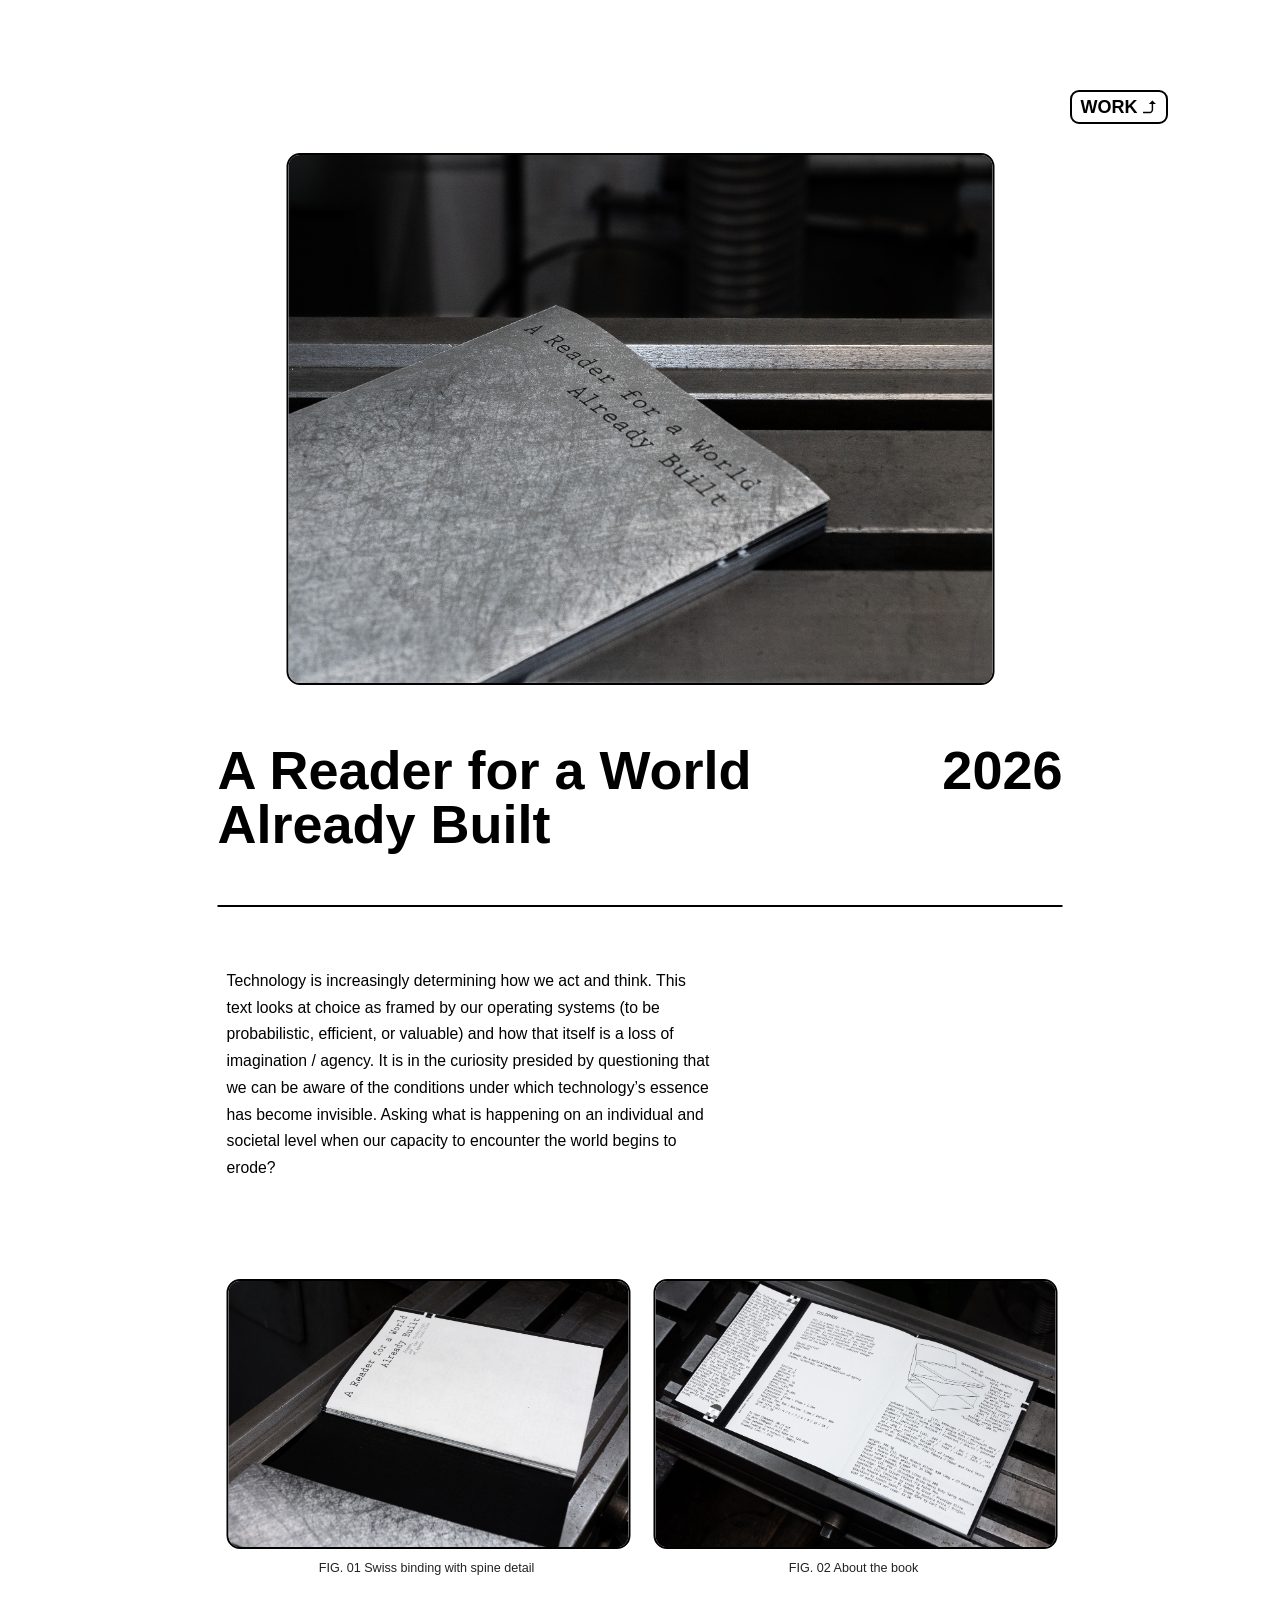
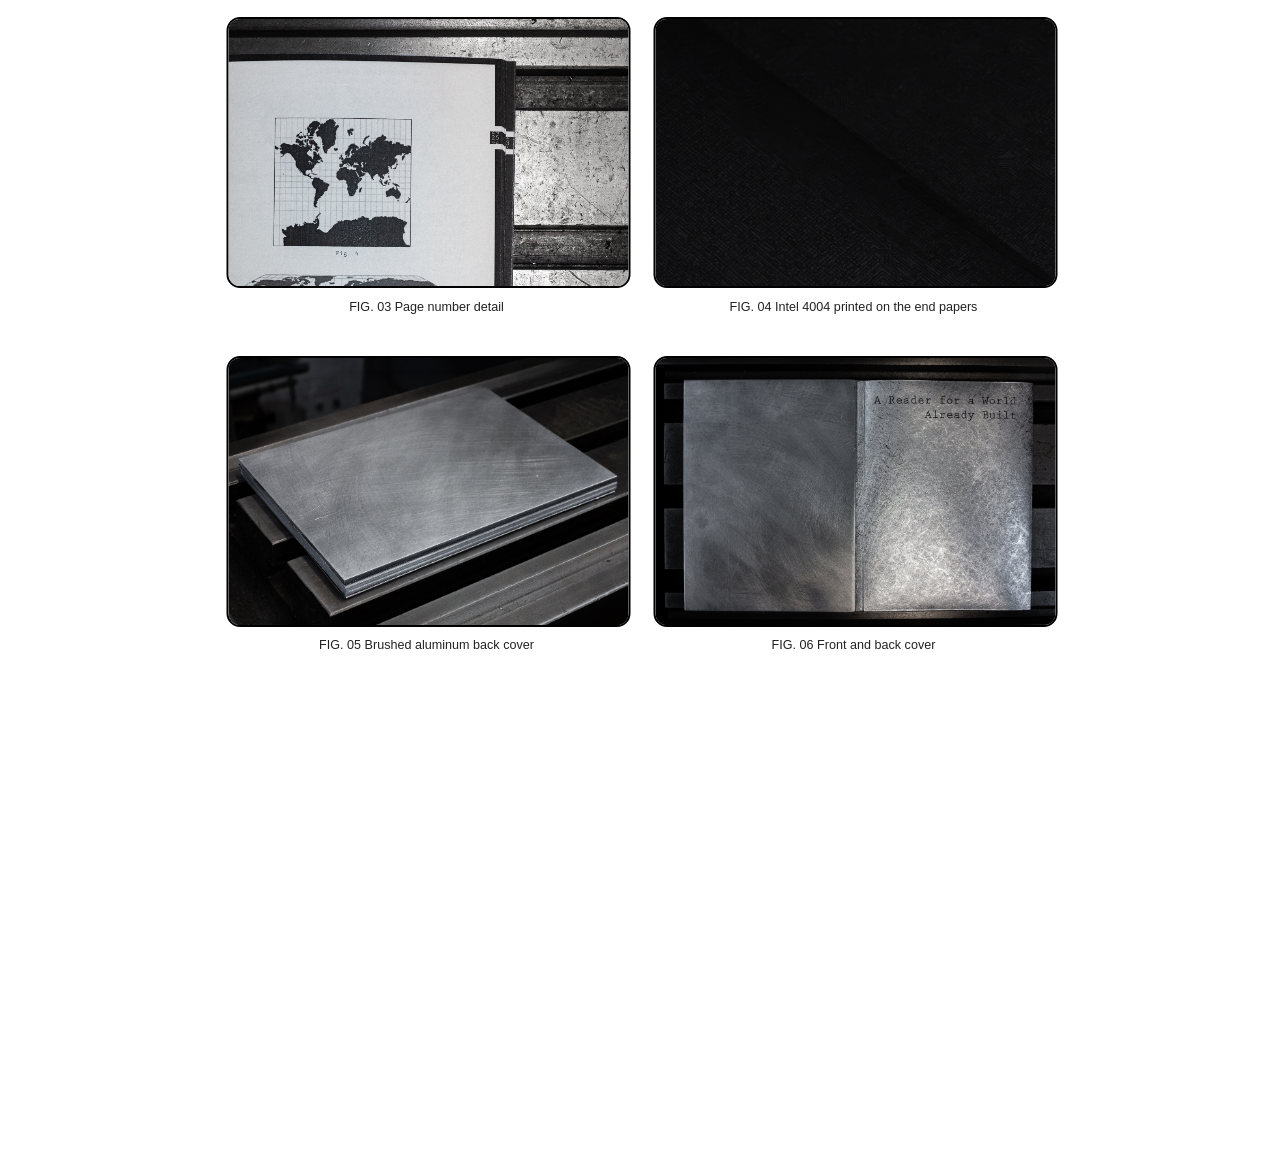
==== A-Reader-for-a-World-Already-Built.html @ 6d1be466 "Added A reader for a world already built" ====
<!DOCTYPE html>
<html lang="en">
<head>
  <meta charset="UTF-8">
  <title>A Reader for a World Already Built</title>
  <link rel="stylesheet" href="css/clash-display.css">
  <link rel="stylesheet" href="https://cdn.jsdelivr.net/npm/@fancyapps/ui/dist/fancybox.css" />



  <style>

body {
  margin: 0;
  background-color: #ffffff;
  font-family: 'ClashDisplay-Variable', sans-serif;
  font-weight: 400;
}

.WOP {
  position: center;
  color: #000000;
  text-align: center;
  z-index: 1000;
  display: none;
}

.project-page {
  position: relative;
  max-width: 1200px;
  margin: 0 auto;
  padding: 5vmin 2vmin;
  text-align: center;
}

.blank-page {
  position: absolute;
  top: 75%;
  left: 50%;
  transform: translateX(-50%);
  width: 1000%;
  height: 3000%; /* !!! ADJUST PAGE HEIGHT !!! */
  max-width: 1100px;
  z-index: 0;
  background-image: url('images/Blank\ Page.svg');
  background-repeat: repeat-y;
  background-size: contain;
  filter: drop-shadow(rgba(128, 128, 128, 0.393) -5px 5px 3px);
  pointer-events: none;
}

.back-link {
  display: inline-flex;
  align-items: center;
  gap: 0.5vmin;
  font-family: 'ClashDisplay-Variable', sans-serif;
  font-weight: 600;
  color: #000000;
  text-decoration: none;
  font-size: 2vmin;
  padding: 0.5vmin 1vmin;
  border-radius: 1vmin;
  border: 2px solid #000000; /* Add a black border */
  transition: border-color, coor 0.3s, color 0.3s; /* Optional: Add hover effect */
}

.back-link:hover {
    border-color: #2c70d1; 
  }

.Return-button {
  position: absolute;  /* or fixed */
  top: 10vmin;
  right: 10vmin;
  z-index: 1000;
}

.project-content {
    position: absolute; /* Position relative to the parent container */
    top: calc(12vmin + 5vmin); /* Position below the Return-button */
    left: 50%; /* Center horizontally */
    transform: translateX(-50%); /* Adjust for centering */
    z-index: 2;
    max-width: 1000px;
    text-align: center;
  }

.project-main-image {
  position: relative;
  width: 55vw;
  border: #000000 solid 0.3vmin;
  border-radius: 1.5vmin;
}

.project-heading {
  display: flex;
  justify-content: space-between;
  align-items: flex-start;
  width: 100%;
  font-family: 'ClashDisplay-Variable', sans-serif;
  font-weight: 700;
  font-size: 6vmin;
  border-bottom: #000000 solid 0.3vmin;
  line-height: 1;
}

@media (max-width: 600px) {
  .project-heading {
    font-size: 3.5vmin;
  }
}

.project-title {
  text-align: left;
}

.project-year {
  text-align: right;
}

.project-text {
  display: flex;
  justify-content: space-between;
  align-items: flex-start;
  width: 100%;
  font-family: 'ClashDisplay-Variable', sans-serif;
  font-weight: 450;
  font-size: 1.75vmin;
  line-height: 1.7;
  margin-top: 2vmin;
}

.project-description {
  width: 60%;
  text-align: left;
}

.project-brief {
  width: 35%;
  text-align: right; 
}

.project-credits {
  display: flex;
  flex-direction: column; /* Stack items vertically */
  align-items: flex-start; /* Align items to the left */
  gap: 1vmin; /* Add spacing between the links */
  font-family: 'ClashDisplay-Variable', sans-serif;
  font-weight: 600;
  border-top: #000000 solid 0.2vmin;
}

.project-credits-link {
  display: block; /* Ensure each link takes up its own line */
  text-decoration: none; /* Optional: Remove underline */
  color: #000; /* Optional: Set link color */
  transition: color 0.3s ease; /* Optional: Add hover effect */
  font-family: 'ClashDisplay-Variable', sans-serif;
  font-weight: 400;
  padding: 0.1vmin 0.5vmin;
}

.project-credits-link:hover {
    background-color: black;
    color: white;
    transition: all 0.2s ease;
}

.media-grid {
  display: grid;
  grid-template-columns: repeat(auto-fit, minmax(400px, 1fr));
  gap: 3vmin;
  margin: 3vmin auto;
  max-width: 1000px;
  padding: 0 1vmin;
  padding-bottom: 3vmin;
}

.media-grid-text {
  font-family: 'ClashDisplay-Variable', sans-serif;
  font-weight: 400;
  font-size: 1.75vmin;
  line-height: 1.25;
  text-align: left;
}

.span-2 {
  grid-column: span 2;
}

.border{
  border-bottom: #000000 solid 0.2vmin;
}

.references {
  font-family: 'ClashDisplay-Variable', sans-serif;
  font-weight: 400;
  font-size: 1.75vmin;
  line-height: 1.25;
  text-align: left;
  margin-top: 3vmin;
  padding: 0.5vmin 0.5vmin;
}

.references a {
  color:#000;
  text-decoration: none;
}

.references a:hover {
  color: #ffffff;
  background-color: #000000;
  transition: color 0.2s, background-color 0.2s;
}

.center-bold {
  display: block;
  text-align: center;
  font-weight: 600;
  margin: 1.5vmin 0;
}

.media-item {
  display: flex;
  flex-direction: column;
  align-items: center;
  text-align: center;
}

.media-box {
  width: 100%;
  aspect-ratio: 3 / 2;
  overflow: hidden;
  border-radius: 1.5vmin;
  border: 2px solid black;
  background: #ffffff;
  position: relative;
}

.media-box img,
.media-box video {
  width: 100%;
  height: 100%;
  object-fit: cover;
  display: block;
}


.media-box:hover {
    border-color: #2c70d1; 
}

.caption {
  text-align: center;
  padding: 0.3vmin 0;
  margin-top: 1vmin;
  font-size: 1.4vmin;
  color: #222;
}

.fancybox__caption{
  text-align: center;
}

.fancybox__container img,
.fancybox__container video {
  border-radius: 1.5vmin;
}

.media-box img[src="images/project-assets/Escaping Recognition/Development of filial preferences in dark-reared chicks.jpg"],
.media-box img[src="images/project-assets/Escaping Recognition/Male pigeons react differently to altered facial features of female pigeons.png"] {
  object-fit: contain;
}

  </style>
  

</head>

<body>


  <div class="project-page">
    <div class="blank-page"></div>


    <div class ="Return-button">
      <a href="index.html#WORK" class="back-link"> WORK 
        <svg class="arrow" xmlns="http://www.w3.org/2000/svg" id="Layer_1" viewBox="0 0 250 250" width="15" height="15" >
          <path d="M232.62,65.75L172.96,6.65l-58.83,59.1h47.25v100.62c0,12.81-17.44,31.04-30.38,31.04H17.38v23.94h114.38c24.39,0,53.62-29.19,53.62-53.49v-102.11h47.25Z"/>
        </svg>
      </a>
    </div>

    <div class="project-content">
        <img src="images/project-assets/A Reader for a World Already Built/IMG_5023.jpg" class="project-main-image" />

        <div class="project-heading">
          <div class="project-title">
             <p>A Reader for a World Already Built</p>
            </div>
          <div class="project-year">
             <p>2026</p>
            </div>
        </div>

        <div class="project-text">
          <div class="project-description">
            <div class="media-grid">
            <p>Technology is increasingly determining how we act and think. This text looks at choice as framed by our operating systems (to be probabilistic, efficient, or valuable) and how that itself is a loss of imagination / agency. It is in the curiosity presided by questioning that we can be aware of the conditions under which technology’s essence has become invisible. Asking what is happening on an individual and societal level when our capacity to encounter the world begins to erode?
            </p>
            </div>
        </div>
        </div>

<div class="media-grid">

  <!-- Image with caption -->
  <div class="media-item">
    <a href="images/project-assets/A Reader for a World Already Built/IMG_5002.jpg" data-fancybox="gallery" data-caption="Swiss binding with spine detail">
      <div class="media-box">
        <img src="images/project-assets/A Reader for a World Already Built/IMG_5002.jpg"/>
      </div>
    </a>
    <p class="caption">FIG. 01 Swiss binding with spine detail</p>
  </div>

  <div class="media-item">
    <a href="images/project-assets/A Reader for a World Already Built/IMG_5012.jpg" data-fancybox="gallery" data-caption="About the book">
      <div class="media-box">
        <img src="images/project-assets/A Reader for a World Already Built/IMG_5012.jpg"/>
      </div>
    </a>
    <p class="caption">FIG. 02 About the book</p>
  </div>

  <div class="media-item">
    <a href="images/project-assets/A Reader for a World Already Built/IMG_5019.jpg" data-fancybox="gallery" data-caption="Page number detail">
      <div class="media-box">
        <img src="images/project-assets/A Reader for a World Already Built/IMG_5019.jpg"/>
      </div>
    </a>
    <p class="caption">FIG. 03 Page number detail</p>
  </div>

  <div class="media-item">
    <a href="images/project-assets/A Reader for a World Already Built/IMG_5029.jpg" data-fancybox="gallery" data-caption="Intel 4004 printed on the end papers">
      <div class="media-box">
        <img src="images/project-assets/A Reader for a World Already Built/IMG_5029.jpg"/>
      </div>
    </a>
    <p class="caption">FIG. 04 Intel 4004 printed on the end papers</p>
  </div>

  <div class="media-item">
    <a href="images/project-assets/A Reader for a World Already Built/IMG_5025.jpg" data-fancybox="gallery" data-caption="Brushed aluminum back cover">
      <div class="media-box">
        <img src="images/project-assets/A Reader for a World Already Built/IMG_5025.jpg"/>
      </div>
    </a>
    <p class="caption">FIG. 05 Brushed aluminum back cover</p>
  </div>

  <div class="media-item">
    <a href="images/project-assets/A Reader for a World Already Built/IMG_5035.jpg" data-fancybox="gallery" data-caption="Front and back cover">
      <div class="media-box">
        <img src="images/project-assets/A Reader for a World Already Built/IMG_5035.jpg"/>
      </div>
    </a>
    <p class="caption">FIG. 06 Front and back cover</p>
  </div>


</div>



  </div>
</div>

   
<script src="https://cdn.jsdelivr.net/npm/@fancyapps/ui/dist/fancybox.umd.js"></script>

</body>

</html>
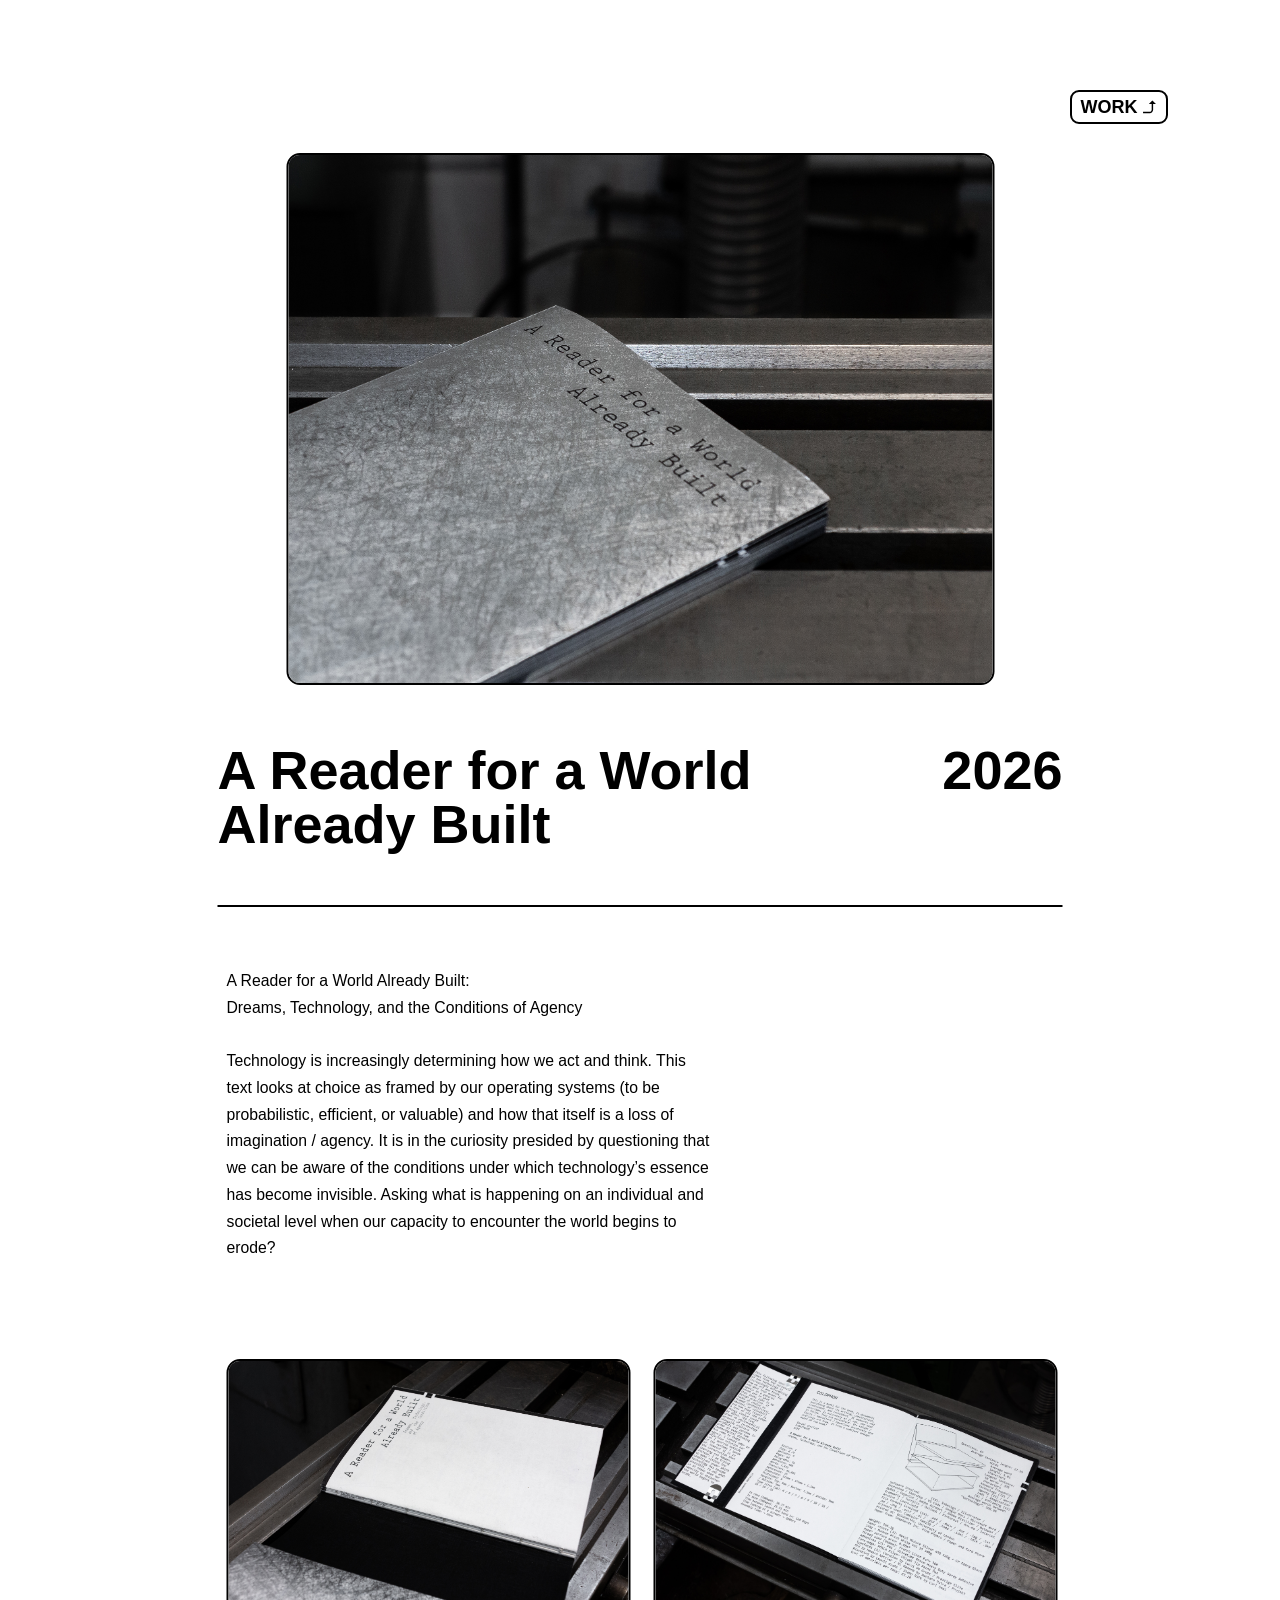
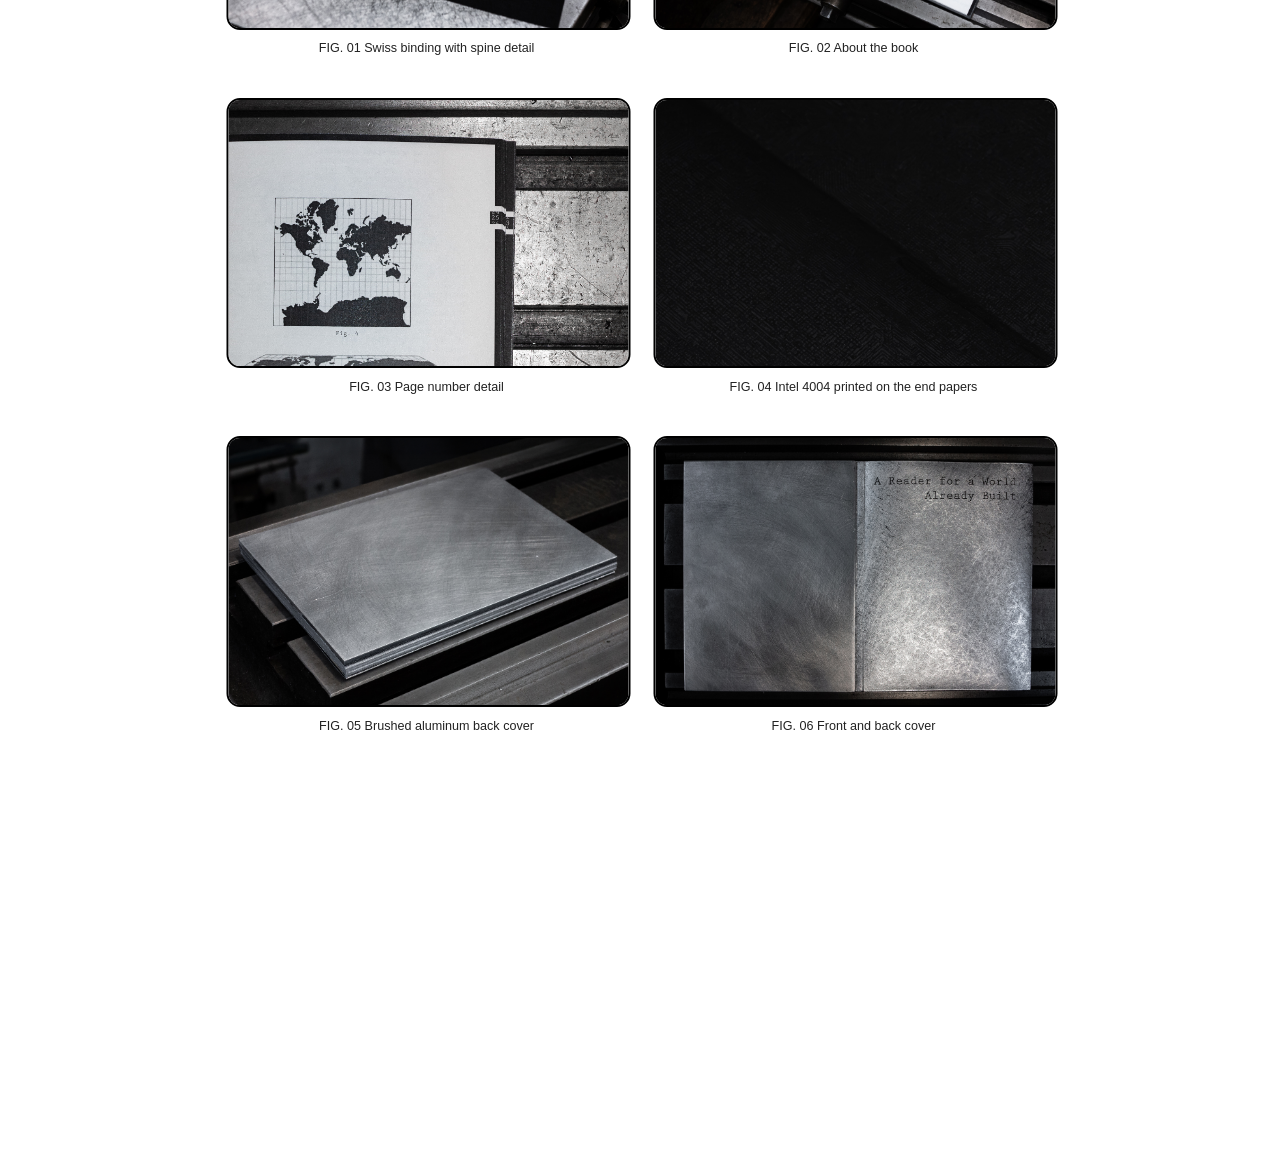
==== commit 67d86ae2: "Update A-Reader-for-a-World-Already-Built.html" ====
--- a/A-Reader-for-a-World-Already-Built.html
+++ b/A-Reader-for-a-World-Already-Built.html
@@ -307,7 +307,7 @@
         <div class="project-text">
           <div class="project-description">
             <div class="media-grid">
-            <p>Technology is increasingly determining how we act and think. This text looks at choice as framed by our operating systems (to be probabilistic, efficient, or valuable) and how that itself is a loss of imagination / agency. It is in the curiosity presided by questioning that we can be aware of the conditions under which technology’s essence has become invisible. Asking what is happening on an individual and societal level when our capacity to encounter the world begins to erode?
+            <p>A Reader for a World Already Built: <br> Dreams, Technology, and the Conditions of Agency <br><br>Technology is increasingly determining how we act and think. This text looks at choice as framed by our operating systems (to be probabilistic, efficient, or valuable) and how that itself is a loss of imagination / agency. It is in the curiosity presided by questioning that we can be aware of the conditions under which technology’s essence has become invisible. Asking what is happening on an individual and societal level when our capacity to encounter the world begins to erode?
             </p>
             </div>
         </div>
